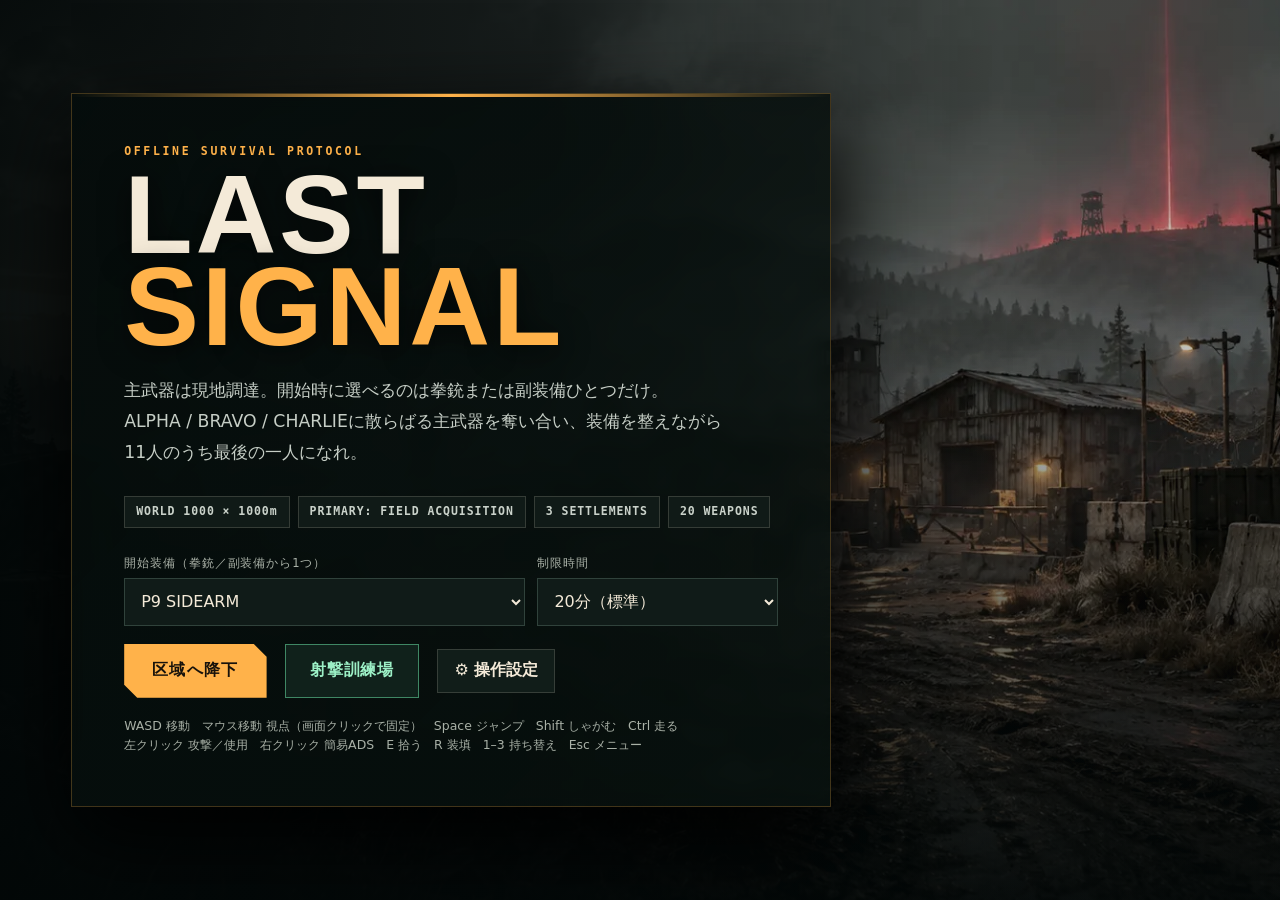
==== play/index.html @ e72e1aba "Initial release v1.8.4" ====
<!doctype html>
<html lang="ja">
<head>
<meta charset="utf-8">
<meta name="viewport" content="width=device-width,initial-scale=1,maximum-scale=1,user-scalable=no,viewport-fit=cover">
<meta name="theme-color" content="#0a100f">
<meta name="description" content="1000m四方の戦場で最後の一人を目指す、一人称視点サバイバルシューティング">
<title>LAST SIGNAL — COMPLETE EDITION</title>
<link rel="icon" type="image/svg+xml" href="data:image/svg+xml,%3Csvg xmlns='http://www.w3.org/2000/svg' viewBox='0 0 64 64'%3E%3Crect width='64' height='64' rx='12' fill='%230a100f'/%3E%3Ccircle cx='32' cy='32' r='17' fill='none' stroke='%23ffb24a' stroke-width='4'/%3E%3Cpath d='M32 8v16M32 40v16M8 32h16M40 32h16' stroke='%23f4ead8' stroke-width='4'/%3E%3Ccircle cx='32' cy='32' r='4' fill='%23ff5a47'/%3E%3C/svg%3E">
<link rel="stylesheet" href="../source/styles/game.css">
</head>
<body>
<div id="bootSplash"><div class="bootMark">LAST <span>SIGNAL</span></div><div class="bootLine"><i></i></div><div class="bootCopy">TACTICAL SYSTEMS ONLINE</div></div>
<canvas id="game" class="screen" aria-label="3Dゲーム画面"></canvas><div id="vignette"></div>
<section id="start" class="overlay">
  <div class="menu">
    <div class="eyebrow">OFFLINE SURVIVAL PROTOCOL</div>
    <h1 class="title">LAST <span>SIGNAL</span></h1>
    <p class="lead">主武器は現地調達。開始時に選べるのは拳銃または副装備ひとつだけ。ALPHA / BRAVO / CHARLIEに散らばる主武器を奪い合い、装備を整えながら11人のうち最後の一人になれ。</p>
    <div class="specs"><div class="spec">WORLD 1000 × 1000m</div><div class="spec">PRIMARY: FIELD ACQUISITION</div><div class="spec">3 SETTLEMENTS</div><div class="spec">20 WEAPONS</div></div>
    <div class="loadout">
      <div class="field"><label for="sidearmSelect">開始装備（拳銃／副装備から1つ）</label><select id="sidearmSelect"></select></div>
      <div class="field"><label for="durationSelect">制限時間</label><select id="durationSelect"><option value="1200">20分（標準）</option><option value="900">15分</option><option value="600">10分</option><option value="180">3分（動作確認）</option></select></div>
    </div>
    <div class="startRow"><button id="startBtn" class="primary">区域へ降下</button><button id="trainingBtn" class="rangeBtn">射撃訓練場</button><button id="openSettingsStart" class="inputSettingsBtn">⚙ 操作設定</button><div class="controlsNote desktopOnly">WASD 移動　マウス移動 視点（画面クリックで固定）　Space ジャンプ　Shift しゃがむ　Ctrl 走る<br>左クリック 攻撃／使用　右クリック 簡易ADS　E 拾う　R 装填　1–3 持ち替え　Esc メニュー</div></div>
  </div>
</section>
<main id="hud" class="hidden" aria-live="polite">
  <canvas id="orientationHud" aria-hidden="true"></canvas>
  <div id="pickupSprites" aria-hidden="true"></div>
  <div id="viewWeapon" aria-hidden="true"><img id="viewWeaponImage" class="viewWeaponImage" alt=""><img id="viewWeaponImageAds" class="viewWeaponImage" alt=""></div>
  <div class="topbar"><div class="cluster"><div class="hudbox"><div class="hudlabel">TIME</div><div id="time" class="hudvalue">20:00</div></div><div class="hudbox"><div class="hudlabel">SURVIVORS</div><div id="alive" class="hudvalue">11</div></div></div><div id="signalBox" class="hudbox"><div class="hudlabel">SIGNAL</div><div id="signal" class="hudvalue">HIDDEN</div></div></div>
  <div id="minimapWrap"><canvas id="minimap" width="300" height="300"></canvas><div class="mapLabel">TACTICAL MAP · ORANGE = SOUND</div><div id="mapCoords" class="mapCoords">X +000 · Z +000</div></div>
  <div id="feed"></div><div id="crosshair"></div><div id="prompt" class="hidden"></div><div id="borderWarning" class="hidden">WORLD BORDER</div>
  <div id="weaponHud"><div id="weaponName" class="weaponName"></div><div id="ammo" class="ammo"></div><div class="reloadbar"><i id="reloadFill"></i></div></div>
  <div id="health"><div class="healthText"><span>VITAL</span><span id="hpText">100</span></div><div class="healthRail"><div id="hpFill" class="healthFill"></div></div></div>
  <aside id="trainingPanel" class="trainingPanel hidden">
    <div class="trainingEyebrow">RANGE CONTROL</div>
    <select id="trainingWeaponSelect" aria-label="訓練用武器"></select>
    <div class="trainingButtons"><button id="trainingPrev" type="button">◀</button><button id="trainingNext" type="button">▶</button><button id="trainingReset" type="button">標的リセット</button></div>
    <div id="trainingStats" class="trainingStats">SHOTS 0 · HITS 0 · DOWN 0</div>
    <div id="trainingWeaponInfo" class="trainingWeaponInfo"></div>
    <div class="trainingHint desktopOnly">[ / ] 武器切替　T 標的リセット</div>
  </aside>
</main>
<div id="damageFlash"></div><div id="muzzle"></div><div id="scopeOverlay" class="hidden"><div class="scopeRing"></div></div>
<section id="arsenal" class="overlay hidden"><div class="panel"><div class="panelHead"><h2>武器データ / フィールドで入手</h2><button id="closeArsenal" class="closeBtn">閉じる [Tab]</button></div><div id="weaponGrid" class="weaponGrid"></div></div></section>
<section id="pause" class="overlay hidden"><div class="menu"><div class="eyebrow">TACTICAL PAUSE</div><h2 class="title">PAUSE</h2><div class="keyGuide desktopOnly"><span><b>W A S D</b>移動</span><span><b>マウス</b>視点移動</span><span><b>SPACE</b>ジャンプ</span><span><b>SHIFT</b>しゃがむ</span><span><b>CTRL</b>走る</span><span><b>左クリック</b>攻撃／使用</span><span><b>右クリック</b>簡易ADS</span><span><b>E / R</b>拾う／装填</span><span><b>1–3 / ホイール</b>持ち替え</span><span><b>ESC</b>メニュー</span></div><div class="pauseActions"><button id="resumeBtn" class="primary">戦闘へ戻る</button><button id="openSettingsPause" class="inputSettingsBtn">⚙ 操作設定</button><button id="retireBtn" class="dangerBtn">リタイア</button></div></div></section>
<section id="settings" class="overlay hidden"><div class="panel"><div class="panelHead"><h2>操作設定 / INPUT LAB</h2><button id="closeSettings" class="closeBtn">閉じる</button></div><div class="settingsGrid">
<div class="settingsField"><label for="lookModeSelect">視点入力方式</label><select id="lookModeSelect"><option value="auto">自動判定</option><option value="pointerlock">PCマウス / Pointer Lock</option><option value="pointerevents">Android外付けマウス / Pointer Events</option><option value="touch">タッチ操作</option></select><div id="resolvedModeText" class="settingsHint"></div></div>
<div class="settingsField"><label for="touchUiSelect">タッチ操作UI</label><select id="touchUiSelect"><option value="auto">自動</option><option value="show">常に表示</option><option value="hide">非表示</option></select><div class="settingsHint">タッチ対応端末でも、外付けマウス中心なら非表示にできます。</div></div>
<div class="settingsField"><label>タッチADS追尾補助</label><div class="settingsCheck"><input id="touchAdsTracking" type="checkbox"><label for="touchAdsTracking">ADS中にクロスヘア付近の敵を追尾する</label></div><div class="settingsHint">タッチ操作限定。試合中に一度でもマウス／キーボード入力を検出すると、その試合終了まで自動で無効になります。</div></div>
<div class="settingsField"><label for="sensX">左右感度 <span id="sensXValue" class="rangeValue"></span></label><input id="sensX" type="range" min="40" max="220" step="5"></div>
<div class="settingsField"><label for="sensY">上下感度 <span id="sensYValue" class="rangeValue"></span></label><input id="sensY" type="range" min="40" max="220" step="5"></div>
<div class="settingsField"><label>Androidマウス：端旋回</label><div class="settingsCheck"><input id="edgeAssist" type="checkbox"><label for="edgeAssist">左右端で旋回を継続する</label></div><div class="settingsHint">Pointer Events使用時のみ有効。カーソルが画面端に届いても、その方向へ旋回を続けます。</div></div>
<div class="settingsField"><label for="edgeStart">端旋回の開始位置 <span id="edgeStartValue" class="rangeValue"></span></label><input id="edgeStart" type="range" min="80" max="97" step="1"><div class="settingsHint">値が大きいほど、画面の端ぎりぎりでだけ作動します。</div></div>
<div class="settingsField"><label for="edgeSpeed">端旋回速度 <span id="edgeSpeedValue" class="rangeValue"></span></label><input id="edgeSpeed" type="range" min="50" max="180" step="5"></div>
<div class="settingsField"><label>上下反転</label><div class="settingsCheck"><input id="invertY" type="checkbox"><label for="invertY">Y軸を反転する</label></div></div>
<div class="settingsField"><label>フルスクリーン</label><div class="settingsCheck"><input id="fullscreenEnabled" type="checkbox"><label for="fullscreenEnabled">ゲーム開始時に要求する</label></div></div>
</div>
<div class="inputTest"><div class="eyebrow">LIVE INPUT TEST</div><div class="inputTestGrid"><div class="testCell"><b>DEVICE</b><span id="testDevice">-</span></div><div class="testCell"><b>EVENT</b><span id="testEvent">-</span></div><div class="testCell"><b>LOCK</b><span id="testLock">OFF</span></div><div class="testCell"><b>ΔX</b><span id="testDX">0</span></div><div class="testCell"><b>ΔY</b><span id="testDY">0</span></div><div class="testCell"><b>MODE</b><span id="testMode">AUTO</span></div><div class="testCell"><b>EDGE</b><span id="testEdge">OFF</span></div></div><div class="settingsHint">ここでマウスを左右・上下に動かしてください。Android外付けマウスでは DEVICE が mouse、ΔX / ΔY が変化すれば入力を拾えています。</div></div>
<div class="settingsActions"><button id="saveSettings" class="primary">設定を保存</button><button id="resetSettings" class="closeBtn">初期値へ戻す</button></div><div id="settingsStatus" class="settingsStatus"></div></div></section>
<section id="result" class="overlay hidden"><div class="menu"><div id="resultEyebrow" class="eyebrow"></div><h2 id="resultTitle" class="title"></h2><div id="resultRank" class="resultRank"></div><div id="resultSub" class="resultSub"></div><button id="restartBtn" class="primary">もう一度</button></div></section>
<div id="mobileControls"><div id="stick" class="stickZone"><div id="knob" class="stickKnob"></div></div><button id="touchFire" class="touchBtn fireBtn">USE</button><button id="touchJump" class="touchBtn jumpBtn">JUMP</button><button id="touchReload" class="touchBtn reloadBtn">RELOAD</button><button id="touchSwap" class="touchBtn swapBtn">SWAP</button><button id="touchScope" class="touchBtn scopeBtn">AIM</button><button id="touchAction" class="touchBtn actionBtn">ACTION</button><button id="touchMenu" class="touchBtn menuBtn">MENU</button></div>
<script src="../source/scripts/config.js"></script>
<script src="../source/scripts/data.js"></script>
<script src="../source/scripts/audio.js"></script>
<script src="../source/scripts/learning.js"></script>
<script src="../source/scripts/game.js"></script>
</body></html>
---- source/styles/game.css ----
:root{--ink:#f4ead8;--muted:#a9b1a7;--amber:#ffb24a;--red:#ff5a47;--green:#61d19a;--panel:rgba(8,15,14,.86);--line:rgba(244,234,216,.16)}
*{box-sizing:border-box}html,body{margin:0;width:100%;height:100%;overflow:hidden;background:#07100f;color:var(--ink);font-family:system-ui,-apple-system,"Noto Sans JP",sans-serif;touch-action:none;-webkit-user-select:none;user-select:none}
button,select,input{font:inherit}button{color:inherit}.screen{position:fixed;inset:0}
#game{width:100%;height:100%;display:block;background:linear-gradient(#71817a 0 52%,#34413b 52%);cursor:none;z-index:0}#orientationHud{position:absolute;inset:0;width:100%;height:100%;pointer-events:none;z-index:0}
#vignette{position:fixed;inset:0;z-index:3;pointer-events:none;background:radial-gradient(circle,transparent 48%,rgba(0,0,0,.55) 110%)}
.overlay{position:fixed;inset:0;z-index:20;display:grid;place-items:center;padding:20px;background:radial-gradient(circle at 50% 35%,rgba(41,63,55,.82),rgba(4,9,9,.97) 72%);overflow:auto}
.hidden{display:none!important}.menu{width:min(920px,100%);border:1px solid var(--line);background:rgba(7,14,13,.88);box-shadow:0 30px 80px #000;padding:clamp(22px,5vw,52px);position:relative;overflow:hidden}
.menu:before{content:"";position:absolute;inset:0 0 auto;height:3px;background:linear-gradient(90deg,transparent,var(--amber),transparent)}
.eyebrow{font:700 .72rem/1 monospace;letter-spacing:.23em;color:var(--amber);margin-bottom:12px}.title{font:900 clamp(2.9rem,10vw,7rem)/.82 Impact,Haettenschweiler,"Arial Narrow Bold",sans-serif;letter-spacing:.025em;margin:0}.title span{color:var(--amber)}
.lead{max-width:600px;color:#c6cec6;font-size:clamp(.92rem,2.3vw,1.08rem);line-height:1.8;margin:22px 0 28px}
.specs{display:flex;flex-wrap:wrap;gap:8px;margin-bottom:28px}.spec{font:700 .72rem/1 monospace;letter-spacing:.08em;border:1px solid var(--line);padding:9px 11px;color:#cad2ca;background:#101a17}
.loadout{display:grid;grid-template-columns:1.25fr .75fr;gap:12px;margin-bottom:18px}.field label{display:block;font-size:.72rem;color:var(--muted);margin:0 0 7px;letter-spacing:.08em}.field select{width:100%;height:48px;color:var(--ink);background:#101b18;border:1px solid #30423b;border-radius:0;padding:0 12px;outline:none}.field select:focus{border-color:var(--amber)}
.startRow{display:flex;align-items:center;gap:18px;flex-wrap:wrap}.primary{height:54px;border:0;background:var(--amber);color:#17120b;font-weight:900;padding:0 28px;letter-spacing:.08em;cursor:pointer}.primary:active{transform:translateY(1px)}.controlsNote{font-size:.78rem;color:var(--muted);line-height:1.55}
#hud{position:fixed;inset:0;z-index:5;pointer-events:none;padding:calc(env(safe-area-inset-top) + 12px) calc(env(safe-area-inset-right) + 14px) calc(env(safe-area-inset-bottom) + 14px) calc(env(safe-area-inset-left) + 14px)}
.topbar{display:flex;justify-content:space-between;align-items:flex-start}.cluster{display:flex;gap:8px}.hudbox{background:var(--panel);border-top:2px solid var(--amber);padding:8px 12px;min-width:88px;box-shadow:0 8px 24px rgba(0,0,0,.25)}.hudlabel{font:700 .62rem/1 monospace;letter-spacing:.12em;color:var(--muted);margin-bottom:4px}.hudvalue{font:800 1.15rem/1.1 monospace}.danger{color:var(--red)!important}.signal{color:var(--amber)!important}
#minimapWrap{position:absolute;right:calc(env(safe-area-inset-right) + 14px);top:calc(env(safe-area-inset-top) + 86px);width:min(164px,35vw);aspect-ratio:1;border:1px solid var(--line);background:rgba(5,10,10,.8);padding:5px;overflow:hidden}#minimap{display:block;width:100%;height:100%}.mapLabel{position:absolute;left:9px;top:8px;font:700 .55rem monospace;color:#cbd4cc;letter-spacing:.1em}.mapCoords{position:absolute;left:8px;right:8px;bottom:7px;padding:3px 2px;background:rgba(4,9,8,.72);font:700 .48rem/1 monospace;color:#ffcf89;text-align:center;white-space:nowrap}
#weaponHud{position:absolute;left:50%;bottom:calc(env(safe-area-inset-bottom) + 16px);transform:translateX(-50%);text-align:center;min-width:280px}.weaponName{font:800 .88rem/1 monospace;letter-spacing:.1em;text-shadow:0 2px 6px #000}.ammo{font:900 clamp(1.5rem,5vw,2.5rem)/1 monospace;margin-top:5px;text-shadow:0 3px 8px #000}.ammo small{font-size:.48em;color:var(--muted)}.reloadbar{height:3px;background:rgba(255,255,255,.15);margin:7px auto 0;width:190px}.reloadbar i{display:block;height:100%;width:0;background:var(--amber)}
#health{position:absolute;left:calc(env(safe-area-inset-left) + 14px);bottom:calc(env(safe-area-inset-bottom) + 17px);width:min(260px,38vw)}.healthText{display:flex;justify-content:space-between;font:800 .7rem monospace;margin-bottom:6px}.healthRail{height:8px;background:rgba(255,255,255,.13)}.healthFill{height:100%;background:var(--green);width:100%;transition:width .15s}
#crosshair{position:absolute;left:50%;top:50%;width:28px;height:28px;transform:translate(-50%,-50%);transition:transform .05s,opacity .12s}#crosshair.aiming{opacity:.86}#crosshair:before,#crosshair:after{content:"";position:absolute;background:rgba(255,245,226,.9);box-shadow:0 0 4px #000}#crosshair:before{left:13px;top:3px;width:2px;height:22px}#crosshair:after{left:3px;top:13px;width:22px;height:2px}#crosshair.hit:before,#crosshair.hit:after{background:var(--red);transform:rotate(45deg)}
#feed{position:absolute;left:calc(env(safe-area-inset-left) + 14px);top:calc(env(safe-area-inset-top) + 83px);display:flex;flex-direction:column;gap:5px;max-width:min(360px,65vw)}.feedItem{background:rgba(5,9,8,.72);border-left:2px solid var(--amber);padding:7px 10px;font-size:.73rem;animation:feedin .2s ease}@keyframes feedin{from{opacity:0;transform:translateX(-8px)}}
#prompt{position:absolute;left:50%;bottom:27%;transform:translateX(-50%);background:rgba(5,9,8,.82);border:1px solid var(--line);padding:9px 13px;font-size:.77rem;letter-spacing:.05em}
#damageFlash{position:fixed;inset:0;z-index:8;pointer-events:none;background:radial-gradient(circle,transparent 38%,rgba(218,34,28,.76));opacity:0;transition:opacity .22s}
#muzzle{position:fixed;left:50%;bottom:10%;width:120px;height:120px;transform:translateX(-50%);pointer-events:none;opacity:0;background:radial-gradient(circle,#fff 0,#ffbf4b 8%,rgba(255,94,23,.6) 22%,transparent 62%)}
#scopeOverlay{position:fixed;inset:0;z-index:7;pointer-events:none;background:radial-gradient(circle at center,transparent 0 32vmin,rgba(2,5,5,.96) 32.5vmin);border:0}#scopeOverlay:before,#scopeOverlay:after{content:"";position:absolute;left:50%;top:50%;background:rgba(255,255,255,.55);transform:translate(-50%,-50%)}#scopeOverlay:before{width:64vmin;height:1px}#scopeOverlay:after{width:1px;height:64vmin}.scopeRing{position:absolute;left:50%;top:50%;width:64vmin;height:64vmin;border:2px solid rgba(255,255,255,.38);border-radius:50%;transform:translate(-50%,-50%);box-shadow:inset 0 0 45px rgba(0,0,0,.45)}
#borderWarning{position:absolute;left:50%;top:18%;transform:translateX(-50%);color:#ff7061;font:900 .82rem monospace;letter-spacing:.12em;text-shadow:0 2px 8px #000}
.panel{width:min(980px,100%);max-height:90vh;overflow:auto;background:#08110f;border:1px solid var(--line);padding:24px}.panelHead{display:flex;align-items:center;justify-content:space-between;gap:14px;margin-bottom:18px}.panel h2{margin:0;font-size:1.25rem;letter-spacing:.08em}.closeBtn{border:1px solid var(--line);background:#111d19;padding:8px 12px;cursor:pointer}.weaponGrid{display:grid;grid-template-columns:repeat(auto-fill,minmax(210px,1fr));gap:8px}.weaponCard{border:1px solid var(--line);background:#0f1916;padding:12px;cursor:pointer}.weaponCard:hover,.weaponCard.active{border-color:var(--amber);background:#17221e}.weaponCard h3{font-size:.86rem;margin:0 0 8px}.stats{display:grid;grid-template-columns:1fr 1fr;gap:5px;font:700 .65rem monospace;color:var(--muted)}.stats b{color:var(--ink)}
.resultRank{font:900 clamp(4rem,20vw,10rem)/.8 Impact,sans-serif;color:var(--amber);margin:20px 0}.resultSub{color:var(--muted);margin-bottom:25px}.pauseActions{display:flex;gap:10px;flex-wrap:wrap;margin-top:24px}.dangerBtn{height:54px;border:1px solid rgba(255,90,71,.6);background:#321815;color:#ff9b8f;font-weight:900;padding:0 24px;cursor:pointer}.keyGuide{display:grid;grid-template-columns:repeat(2,minmax(0,1fr));gap:8px 18px;margin-top:22px;color:var(--muted);font-size:.78rem}.keyGuide b{display:inline-block;min-width:94px;color:var(--ink);font:800 .72rem monospace}
#mobileControls.gameOn{display:block}#mobileControls{display:none;position:fixed;inset:0;z-index:10;pointer-events:none}.stickZone{position:absolute;left:18px;bottom:20px;width:132px;height:132px;border:1px solid rgba(255,255,255,.18);border-radius:50%;background:rgba(0,0,0,.18);pointer-events:auto;touch-action:none;-webkit-user-select:none;user-select:none}.stickKnob{position:absolute;left:43px;top:43px;width:46px;height:46px;border-radius:50%;background:rgba(255,178,74,.55);pointer-events:none}.touchBtn{position:absolute;border:1px solid rgba(255,255,255,.22);background:rgba(8,15,14,.62);color:#fff;border-radius:50%;font-weight:900;pointer-events:auto;touch-action:none;-webkit-user-select:none;user-select:none;-webkit-tap-highlight-color:transparent}.fireBtn{right:24px;bottom:28px;width:88px;height:88px;border-color:rgba(255,90,71,.6)}.jumpBtn{right:122px;bottom:40px;width:58px;height:58px;font-size:.62rem}.reloadBtn{right:116px;bottom:118px;width:58px;height:58px;font-size:.66rem}.swapBtn{right:30px;bottom:130px;width:66px;height:66px;font-size:.66rem}.scopeBtn{right:28px;bottom:212px;width:58px;height:58px;font-size:.56rem}.scopeBtn.active{border-color:var(--amber);color:var(--amber)}.menuBtn{left:50%;top:calc(env(safe-area-inset-top) + 12px);transform:translateX(-50%);width:56px;height:38px;border-radius:7px;font-size:.58rem}.actionBtn{left:50%;bottom:calc(env(safe-area-inset-bottom) + 34px);transform:translateX(-50%);min-width:108px;height:46px;border-radius:12px;padding:0 16px;font-size:.72rem;letter-spacing:.08em;border-color:rgba(255,178,74,.68);background:rgba(15,24,20,.82);display:none}.actionBtn.show{display:block}

.inputSettingsBtn{height:44px;border:1px solid var(--line);background:#111d19;color:var(--ink);font-weight:800;padding:0 16px;cursor:pointer}.inputSettingsBtn:hover{border-color:var(--amber)}
.settingsGrid{display:grid;grid-template-columns:repeat(2,minmax(0,1fr));gap:14px}.settingsField{border:1px solid var(--line);background:#0f1916;padding:12px}.settingsField label{display:block;font-size:.7rem;color:var(--muted);margin-bottom:8px;letter-spacing:.06em}.settingsField select,.settingsField input[type=range]{width:100%}.settingsField select{height:42px;background:#101b18;color:var(--ink);border:1px solid #30423b;padding:0 10px}.settingsCheck{display:flex;align-items:center;gap:9px;min-height:42px}.settingsHint{font-size:.73rem;color:var(--muted);line-height:1.6;margin-top:12px}.inputTest{margin-top:16px;border:1px solid var(--line);background:#09110f;padding:14px}.inputTestGrid{display:grid;grid-template-columns:repeat(3,minmax(0,1fr));gap:8px}.testCell{background:#111a17;padding:9px;border-top:2px solid #34483f}.testCell b{display:block;font:800 .72rem monospace;color:var(--amber);margin-bottom:5px}.testCell span{font:700 .78rem monospace}.settingsActions{display:flex;gap:10px;flex-wrap:wrap;margin-top:18px}.settingsStatus{font-size:.72rem;color:#9fd8bd;margin-top:10px}.rangeValue{float:right;color:var(--ink);font:700 .7rem monospace}@media(max-width:700px){.settingsGrid{grid-template-columns:1fr}.inputTestGrid{grid-template-columns:1fr 1fr}}
@media(pointer:coarse),(max-width:700px){#mobileControls.gameOn{display:block}.loadout{grid-template-columns:1fr}.menu{padding:24px}.title{font-size:clamp(3rem,18vw,5.6rem)}#weaponHud{bottom:calc(env(safe-area-inset-bottom) + 126px)}#health{bottom:calc(env(safe-area-inset-bottom) + 155px);width:135px}#minimapWrap{width:132px}.desktopOnly{display:none}.hudbox{min-width:72px;padding:7px 9px}.hudvalue{font-size:.95rem}.actionBtn{bottom:calc(env(safe-area-inset-bottom) + 114px)}#prompt{left:calc(env(safe-area-inset-left) + 14px);right:calc(env(safe-area-inset-right) + 150px);top:calc(env(safe-area-inset-top) + 148px);bottom:auto;transform:none;font-size:.72rem;line-height:1.45;padding:8px 10px;white-space:normal;max-width:none;min-height:0}}

/* Visual pass: cinematic low-poly survival presentation */
body:after{content:"";position:fixed;inset:0;z-index:4;pointer-events:none;opacity:.07;background:repeating-linear-gradient(0deg,transparent 0 3px,rgba(255,255,255,.12) 4px);mix-blend-mode:overlay}
#game{filter:saturate(.82) contrast(1.08);image-rendering:auto}
#start{isolation:isolate;background:#07100f}
#start:before{content:"";position:absolute;inset:0;z-index:-2;background:url('../assets/title-background.webp') center/cover no-repeat;filter:saturate(.72) contrast(1.08)}
#start:after{content:"";position:absolute;inset:0;z-index:-1;background:linear-gradient(90deg,rgba(3,8,8,.96) 0%,rgba(3,8,8,.78) 43%,rgba(3,8,8,.22) 78%),linear-gradient(0deg,rgba(3,8,8,.88),transparent 65%)}
#start .menu{margin-right:auto;margin-left:max(0px,4vw);max-width:760px;background:linear-gradient(135deg,rgba(5,12,11,.94),rgba(8,18,15,.76));backdrop-filter:blur(8px);border-color:rgba(255,178,74,.24)}
.title{text-shadow:0 4px 30px rgba(0,0,0,.7)}
.primary{clip-path:polygon(0 0,calc(100% - 13px) 0,100% 13px,100% 100%,13px 100%,0 calc(100% - 13px));box-shadow:0 8px 26px rgba(255,178,74,.16)}
.hudbox,#minimapWrap,#weaponHud .reloadbar,#prompt{backdrop-filter:blur(5px)}
.hudbox{background:linear-gradient(135deg,rgba(8,15,14,.9),rgba(17,28,24,.72));border-right:1px solid rgba(255,255,255,.06)}
#minimapWrap{box-shadow:0 12px 36px rgba(0,0,0,.34),inset 0 0 30px rgba(97,209,154,.04);border-top:2px solid var(--amber)}
#crosshair:before,#crosshair:after{clip-path:polygon(0 0,100% 0,100% 38%,62% 38%,62% 100%,38% 100%,38% 38%,0 38%)}
#health .healthRail{box-shadow:0 0 0 1px rgba(255,255,255,.08),0 8px 22px rgba(0,0,0,.3)}
.healthFill{background:linear-gradient(90deg,#3ba671,#70e0a8);box-shadow:0 0 12px rgba(97,209,154,.32)}
#weaponHud{padding:10px 20px;background:linear-gradient(90deg,transparent,rgba(5,10,9,.5),transparent)}
#muzzle{mix-blend-mode:screen;filter:blur(1px)}
#damageFlash{mix-blend-mode:screen}
.weaponCard{position:relative;overflow:hidden;transition:border-color .16s,transform .16s,background .16s}.weaponCard:before{content:"";position:absolute;inset:0 auto 0 0;width:3px;background:currentColor;opacity:.45}.weaponCard:hover{transform:translateY(-2px)}

#bootSplash{position:fixed;inset:0;z-index:1000;display:grid;place-content:center;gap:18px;background:#050b0a;transition:opacity .45s ease;pointer-events:none}
#bootSplash.ready{opacity:0}
.bootMark{font:900 clamp(2.8rem,11vw,7rem)/.8 Impact,Haettenschweiler,"Arial Narrow Bold",sans-serif;letter-spacing:.03em}.bootMark span{color:var(--amber)}
.bootLine{height:2px;background:#18231f;overflow:hidden}.bootLine i{display:block;height:100%;width:45%;background:var(--amber);animation:bootScan .75s ease-in-out both}
.bootCopy{text-align:center;color:var(--muted);font:700 .62rem/1 monospace;letter-spacing:.25em}
@keyframes bootScan{from{transform:translateX(-120%)}to{transform:translateX(225%)}}
@media(max-width:700px){#start:after{background:linear-gradient(0deg,rgba(3,8,8,.96) 0%,rgba(3,8,8,.7) 72%,rgba(3,8,8,.35))}#start .menu{margin:auto;background:rgba(5,12,11,.87)}body:after{opacity:.045}}
@media(prefers-reduced-motion:reduce){*{animation-duration:.01ms!important;transition-duration:.01ms!important}}

/* Touch HUD safe zones: keep the sight line and tactical map unobstructed. */
@media(pointer:coarse),(max-width:700px){
 #weaponHud{bottom:calc(env(safe-area-inset-bottom) + 5px);min-width:230px;padding:5px 12px}
 #weaponHud .weaponName{font-size:.7rem}
 #weaponHud .ammo{font-size:1.35rem;margin-top:3px}
 #weaponHud.utilityHud .ammo{font-size:1rem;letter-spacing:.12em}
 #weaponHud .reloadbar{width:145px;margin-top:5px}
 .actionBtn{bottom:calc(env(safe-area-inset-bottom) + 68px);min-width:132px;max-width:270px;height:42px;padding:0 14px;white-space:nowrap;overflow:hidden;text-overflow:ellipsis}
}

/* Phones report a very short CSS viewport in landscape. Build a compact
   two-row control deck below the map instead of stacking controls upward. */
@media (pointer:coarse) and (max-height:500px), (max-width:700px) and (max-height:500px){
 #minimapWrap{top:calc(env(safe-area-inset-top) + 72px);width:116px}
 .stickZone{left:14px;bottom:12px;width:114px;height:114px}
 .stickKnob{left:34px;top:34px}
 #health{bottom:calc(env(safe-area-inset-bottom) + 132px);width:120px}
 .fireBtn{right:14px;bottom:12px;width:74px;height:74px}
 .jumpBtn{right:96px;bottom:18px;width:50px;height:50px}
 .reloadBtn{right:84px;bottom:84px;width:50px;height:50px;font-size:.58rem}
 .swapBtn{right:18px;bottom:90px;width:54px;height:54px;font-size:.58rem}
 .scopeBtn{right:146px;bottom:86px;width:50px;height:50px;font-size:.52rem}
 .menuBtn{top:calc(env(safe-area-inset-top) + 8px);height:34px}
 .actionBtn{bottom:calc(env(safe-area-inset-bottom) + 66px);height:40px;font-size:.64rem}
 #weaponHud{bottom:calc(env(safe-area-inset-bottom) + 3px);padding:3px 10px}
 #weaponHud .weaponName{font-size:.62rem}
 #weaponHud .ammo{font-size:1.15rem}
 #weaponHud.utilityHud .ammo{font-size:.86rem}
 #weaponHud .reloadbar{width:130px;margin-top:3px}
}

/* 2.5D weapon sprites: fixed view model, world pickups, and arsenal previews */
#viewWeapon{position:absolute;inset:0;z-index:1;overflow:hidden;pointer-events:none;opacity:1;transition:opacity .1s ease}#viewWeapon.aiming .viewWeaponImage{filter:drop-shadow(0 20px 20px rgba(0,0,0,.62)) drop-shadow(0 2px 3px rgba(255,226,181,.16))}
#viewWeapon.scoped,#viewWeapon.empty{opacity:0}
.viewWeaponImage{position:absolute;right:0;bottom:-1.2vh;width:min(44vw,570px);max-height:53vh;height:auto;object-fit:contain;transform-origin:78% 82%;will-change:transform,opacity;filter:drop-shadow(0 18px 18px rgba(0,0,0,.58)) drop-shadow(0 2px 2px rgba(255,226,181,.12));user-select:none;-webkit-user-drag:none;transition:opacity .08s linear,filter .12s ease}
#viewWeaponImageAds{display:none;right:clamp(88px,14vw,212px);bottom:1.4vh;width:min(30vw,430px);max-height:44vh;transform-origin:50% 94%;opacity:0}
#viewWeapon.has-ads #viewWeaponImageAds{display:block}
#viewWeapon[data-family="sniper"] .viewWeaponImage{width:min(40vw,540px);max-height:50vh;right:1.2vw;bottom:-.6vh}
#viewWeapon[data-family="pistol"] .viewWeaponImage,#viewWeapon[data-family="revolver"] .viewWeaponImage,#viewWeapon[data-family="machinepistol"] .viewWeaponImage{width:min(31vw,390px);right:2vw;bottom:-.4vh}
#viewWeapon[data-family="pistol"] #viewWeaponImageAds,#viewWeapon[data-family="revolver"] #viewWeaponImageAds,#viewWeapon[data-family="machinepistol"] #viewWeaponImageAds{width:min(20vw,248px);max-height:29vh;right:clamp(110px,18vw,252px);bottom:2.1vh}
#viewWeapon[data-family="smg"] #viewWeaponImageAds{width:min(24vw,320px);max-height:35vh;right:clamp(102px,16vw,240px);bottom:1.9vh}
#viewWeapon[data-family="rifle"] #viewWeaponImageAds{width:min(29vw,410px);max-height:42vh;right:clamp(92px,15vw,218px);bottom:1.6vh}
#viewWeapon[data-family="dmr"] #viewWeaponImageAds,#viewWeapon[data-family="rail"] #viewWeaponImageAds{width:min(28vw,390px);max-height:40vh;right:clamp(86px,14vw,204px);bottom:1.5vh}
#viewWeapon[data-family="shotgun"] #viewWeaponImageAds{width:min(31vw,425px);max-height:44vh;right:clamp(84px,13vw,195px);bottom:1.3vh}
#viewWeapon[data-family="lmg"] #viewWeaponImageAds{width:min(30vw,410px);max-height:42vh;right:clamp(82px,12vw,190px);bottom:1.1vh}
#viewWeapon[data-family="crossbow"] #viewWeaponImageAds{width:min(37vw,560px);max-height:47vh;right:clamp(38px,7vw,112px);bottom:1.6vh}
#viewWeapon[data-family="flame"] #viewWeaponImageAds{width:min(27vw,360px);max-height:38vh;right:clamp(98px,16vw,236px);bottom:1.9vh}
#viewWeapon[data-family="knife"] .viewWeaponImage{width:min(35vw,460px);right:3vw;bottom:-1vh}
#viewWeapon[data-family="mine"] .viewWeaponImage,#viewWeapon[data-family="wire"] .viewWeaponImage,#viewWeapon[data-family="bear"] .viewWeaponImage{width:min(37vw,480px);right:3vw}

#pickupSprites{position:absolute;inset:0;z-index:0;overflow:hidden;pointer-events:none}
.pickupSprite{position:absolute;left:0;top:0;display:none;place-items:center;transform:translate(-50%,-50%);will-change:transform,opacity;filter:drop-shadow(0 8px 8px rgba(0,0,0,.74));opacity:.94}
.pickupSprite.visible{display:grid}
.pickupSprite img{display:block;width:100%;height:100%;object-fit:contain;user-select:none;-webkit-user-drag:none}
.pickupSprite.near:after{content:attr(data-label);position:absolute;left:50%;top:calc(100% - 4px);transform:translateX(-50%);padding:3px 6px;background:rgba(5,10,9,.82);border-left:2px solid var(--amber);color:#ffe0a8;font:800 .52rem/1 monospace;letter-spacing:.04em;white-space:nowrap;text-shadow:0 1px 2px #000}

.arsenalWeapon{display:block;width:100%;height:92px;object-fit:contain;margin:-4px 0 6px;filter:drop-shadow(0 8px 7px rgba(0,0,0,.55));background:radial-gradient(ellipse,rgba(255,178,74,.08),transparent 68%)}
.weaponCard{min-height:205px}.weaponCard h3{border-top:1px solid rgba(255,255,255,.06);padding-top:8px}
.topbar,#minimapWrap,#weaponHud,#health,#crosshair,#feed,#prompt,#borderWarning{z-index:5}.topbar{position:relative}

@media(max-width:700px){.viewWeaponImage{width:min(52vw,460px);max-height:47vh;right:0;bottom:7.6vh}#viewWeaponImageAds{width:min(33vw,255px);max-height:29vh;right:24vw;bottom:9.2vh}#viewWeapon[data-family="sniper"] .viewWeaponImage{width:min(37vw,320px);max-height:40vh;right:1vw;bottom:7.8vh}#viewWeapon[data-family="pistol"] .viewWeaponImage,#viewWeapon[data-family="revolver"] .viewWeaponImage,#viewWeapon[data-family="machinepistol"] .viewWeaponImage{width:min(40vw,340px);right:1vw;bottom:8.2vh}#viewWeapon[data-family="pistol"] #viewWeaponImageAds,#viewWeapon[data-family="revolver"] #viewWeaponImageAds,#viewWeapon[data-family="machinepistol"] #viewWeaponImageAds{width:min(24vw,185px);max-height:22vh;right:26vw;bottom:10.2vh}#viewWeapon[data-family="smg"] #viewWeaponImageAds{width:min(28vw,220px);max-height:25vh;right:24vw;bottom:9.8vh}#viewWeapon[data-family="rifle"] #viewWeaponImageAds,#viewWeapon[data-family="dmr"] #viewWeaponImageAds,#viewWeapon[data-family="rail"] #viewWeaponImageAds{width:min(32vw,260px);max-height:28vh;right:22vw;bottom:9.6vh}#viewWeapon[data-family="shotgun"] #viewWeaponImageAds{width:min(33vw,270px);max-height:29vh;right:21vw;bottom:9.4vh}#viewWeapon[data-family="lmg"] #viewWeaponImageAds{width:min(32vw,255px);max-height:28vh;right:21vw;bottom:9.2vh}#viewWeapon[data-family="crossbow"] #viewWeaponImageAds{width:min(41vw,330px);max-height:33vh;right:13vw;bottom:9.4vh}#viewWeapon[data-family="flame"] #viewWeaponImageAds{width:min(30vw,230px);max-height:25vh;right:24vw;bottom:10vh}#viewWeapon[data-family="knife"] .viewWeaponImage{width:min(46vw,400px);bottom:8vh}.arsenalWeapon{height:78px}}

/* v1.5.0 — shooting range controls */
.rangeBtn{height:54px;border:1px solid rgba(97,209,154,.58);background:#10211b;color:#9cf0c6;font-weight:900;padding:0 24px;letter-spacing:.06em;cursor:pointer}.rangeBtn:hover{border-color:#9cf0c6;background:#173126}.rangeBtn:active{transform:translateY(1px)}
.trainingPanel{position:absolute;right:calc(env(safe-area-inset-right) + 14px);top:calc(env(safe-area-inset-top) + 86px);width:min(280px,42vw);padding:12px;background:rgba(6,13,11,.9);border:1px solid var(--line);border-top:2px solid var(--green);box-shadow:0 12px 36px rgba(0,0,0,.32);backdrop-filter:blur(5px);pointer-events:auto;z-index:6}
.trainingEyebrow{font:800 .6rem/1 monospace;letter-spacing:.16em;color:#8fe3b8;margin-bottom:8px}.trainingPanel select{width:100%;height:38px;background:#101b18;color:var(--ink);border:1px solid #30423b;padding:0 8px;outline:none}.trainingPanel select:focus{border-color:var(--green)}
.trainingButtons{display:grid;grid-template-columns:42px 42px 1fr;gap:6px;margin-top:7px}.trainingButtons button{height:34px;border:1px solid var(--line);background:#14211d;color:var(--ink);font:800 .66rem monospace;cursor:pointer}.trainingButtons button:hover{border-color:var(--green)}
.trainingStats{margin-top:9px;padding-top:8px;border-top:1px solid var(--line);font:800 .66rem/1.4 monospace;color:#d7e4db}.trainingWeaponInfo{margin-top:5px;font:700 .62rem/1.45 monospace;color:var(--muted)}.trainingHint{margin-top:7px;font:700 .58rem/1.4 monospace;color:#8ca095}
@media(max-width:700px){.trainingPanel{top:calc(env(safe-area-inset-top) + 72px);right:calc(env(safe-area-inset-right) + 10px);width:min(230px,58vw);padding:9px}.trainingPanel select{height:34px}.trainingButtons{grid-template-columns:38px 38px 1fr}.trainingButtons button{height:31px;font-size:.58rem}.trainingStats{font-size:.58rem}.trainingWeaponInfo{font-size:.55rem}}

/* v1.6.0 — simplified ADS */
/* v1.6.13 — ADS cleanup: single high-quality view sprite */
#crosshair.aiming:before,#crosshair.aiming:after{box-shadow:0 0 5px rgba(0,0,0,.9)}
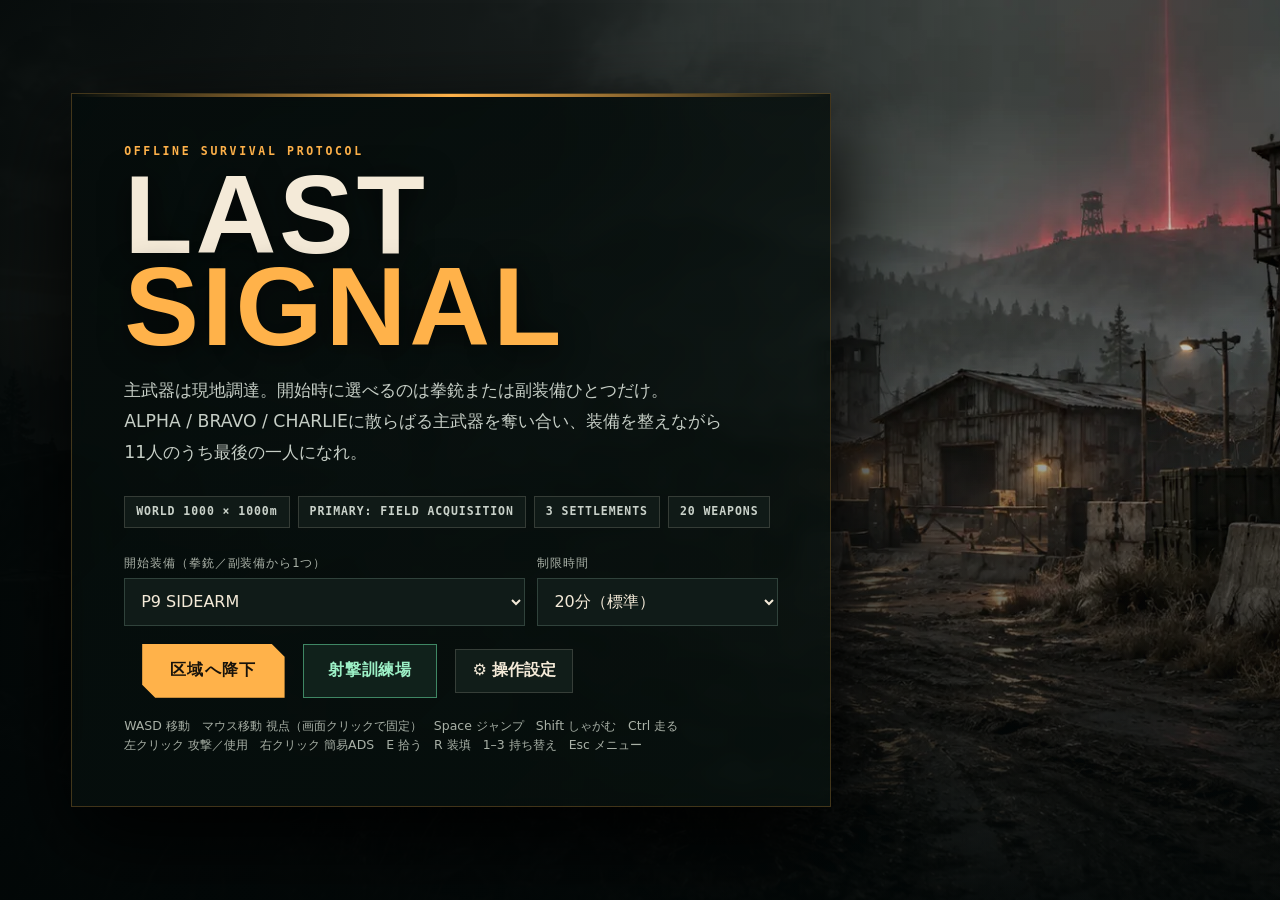
==== commit 871f37ad: "Update LAST SIGNAL to v2.7.2" ====
--- a/play/index.html
+++ b/play/index.html
@@ -22,7 +22,8 @@
       <div class="field"><label for="sidearmSelect">開始装備（拳銃／副装備から1つ）</label><select id="sidearmSelect"></select></div>
       <div class="field"><label for="durationSelect">制限時間</label><select id="durationSelect"><option value="1200">20分（標準）</option><option value="900">15分</option><option value="600">10分</option><option value="180">3分（動作確認）</option></select></div>
     </div>
-    <div class="startRow"><button id="startBtn" class="primary">区域へ降下</button><button id="trainingBtn" class="rangeBtn">射撃訓練場</button><button id="openSettingsStart" class="inputSettingsBtn">⚙ 操作設定</button><div class="controlsNote desktopOnly">WASD 移動　マウス移動 視点（画面クリックで固定）　Space ジャンプ　Shift しゃがむ　Ctrl 走る<br>左クリック 攻撃／使用　右クリック 簡易ADS　E 拾う　R 装填　1–3 持ち替え　Esc メニュー</div></div>
+    <div class="startRow"><small id="sharedLearningStatus" aria-live="polite"></small><button id="startBtn" class="primary">区域へ降下</button><button id="trainingBtn" class="rangeBtn">射撃訓練場</button><button id="openSettingsStart" class="inputSettingsBtn">⚙ 操作設定</button><div class="controlsNote desktopOnly">WASD 移動　マウス移動 視点（画面クリックで固定）　Space ジャンプ　Shift しゃがむ　Ctrl 走る<br>左クリック 攻撃／使用　右クリック 簡易ADS　E 拾う　R 装填　1–3 持ち替え　Esc メニュー</div></div>
+    
   </div>
 </section>
 <main id="hud" class="hidden" aria-live="polite">
@@ -30,7 +31,7 @@
   <div id="pickupSprites" aria-hidden="true"></div>
   <div id="viewWeapon" aria-hidden="true"><img id="viewWeaponImage" class="viewWeaponImage" alt=""><img id="viewWeaponImageAds" class="viewWeaponImage" alt=""></div>
   <div class="topbar"><div class="cluster"><div class="hudbox"><div class="hudlabel">TIME</div><div id="time" class="hudvalue">20:00</div></div><div class="hudbox"><div class="hudlabel">SURVIVORS</div><div id="alive" class="hudvalue">11</div></div></div><div id="signalBox" class="hudbox"><div class="hudlabel">SIGNAL</div><div id="signal" class="hudvalue">HIDDEN</div></div></div>
-  <div id="minimapWrap"><canvas id="minimap" width="300" height="300"></canvas><div class="mapLabel">TACTICAL MAP · ORANGE = SOUND</div><div id="mapCoords" class="mapCoords">X +000 · Z +000</div></div>
+  <div id="minimapWrap"><canvas id="minimap" width="300" height="300"></canvas><div class="mapLabel">TACTICAL MAP</div><div id="mapCoords" class="mapCoords">X +000 · Z +000</div></div>
   <div id="feed"></div><div id="crosshair"></div><div id="prompt" class="hidden"></div><div id="borderWarning" class="hidden">WORLD BORDER</div>
   <div id="weaponHud"><div id="weaponName" class="weaponName"></div><div id="ammo" class="ammo"></div><div class="reloadbar"><i id="reloadFill"></i></div></div>
   <div id="health"><div class="healthText"><span>VITAL</span><span id="hpText">100</span></div><div class="healthRail"><div id="hpFill" class="healthFill"></div></div></div>
@@ -43,6 +44,7 @@
     <div class="trainingHint desktopOnly">[ / ] 武器切替　T 標的リセット</div>
   </aside>
 </main>
+<div id="gunshotEdgeLeft" class="gunshotEdge" aria-hidden="true"></div><div id="gunshotEdgeRight" class="gunshotEdge" aria-hidden="true"></div>
 <div id="damageFlash"></div><div id="muzzle"></div><div id="scopeOverlay" class="hidden"><div class="scopeRing"></div></div>
 <section id="arsenal" class="overlay hidden"><div class="panel"><div class="panelHead"><h2>武器データ / フィールドで入手</h2><button id="closeArsenal" class="closeBtn">閉じる [Tab]</button></div><div id="weaponGrid" class="weaponGrid"></div></div></section>
 <section id="pause" class="overlay hidden"><div class="menu"><div class="eyebrow">TACTICAL PAUSE</div><h2 class="title">PAUSE</h2><div class="keyGuide desktopOnly"><span><b>W A S D</b>移動</span><span><b>マウス</b>視点移動</span><span><b>SPACE</b>ジャンプ</span><span><b>SHIFT</b>しゃがむ</span><span><b>CTRL</b>走る</span><span><b>左クリック</b>攻撃／使用</span><span><b>右クリック</b>簡易ADS</span><span><b>E / R</b>拾う／装填</span><span><b>1–3 / ホイール</b>持ち替え</span><span><b>ESC</b>メニュー</span></div><div class="pauseActions"><button id="resumeBtn" class="primary">戦闘へ戻る</button><button id="openSettingsPause" class="inputSettingsBtn">⚙ 操作設定</button><button id="retireBtn" class="dangerBtn">リタイア</button></div></div></section>
@@ -60,11 +62,15 @@
 </div>
 <div class="inputTest"><div class="eyebrow">LIVE INPUT TEST</div><div class="inputTestGrid"><div class="testCell"><b>DEVICE</b><span id="testDevice">-</span></div><div class="testCell"><b>EVENT</b><span id="testEvent">-</span></div><div class="testCell"><b>LOCK</b><span id="testLock">OFF</span></div><div class="testCell"><b>ΔX</b><span id="testDX">0</span></div><div class="testCell"><b>ΔY</b><span id="testDY">0</span></div><div class="testCell"><b>MODE</b><span id="testMode">AUTO</span></div><div class="testCell"><b>EDGE</b><span id="testEdge">OFF</span></div></div><div class="settingsHint">ここでマウスを左右・上下に動かしてください。Android外付けマウスでは DEVICE が mouse、ΔX / ΔY が変化すれば入力を拾えています。</div></div>
 <div class="settingsActions"><button id="saveSettings" class="primary">設定を保存</button><button id="resetSettings" class="closeBtn">初期値へ戻す</button></div><div id="settingsStatus" class="settingsStatus"></div></div></section>
-<section id="result" class="overlay hidden"><div class="menu"><div id="resultEyebrow" class="eyebrow"></div><h2 id="resultTitle" class="title"></h2><div id="resultRank" class="resultRank"></div><div id="resultSub" class="resultSub"></div><button id="restartBtn" class="primary">もう一度</button></div></section>
-<div id="mobileControls"><div id="stick" class="stickZone"><div id="knob" class="stickKnob"></div></div><button id="touchFire" class="touchBtn fireBtn">USE</button><button id="touchJump" class="touchBtn jumpBtn">JUMP</button><button id="touchReload" class="touchBtn reloadBtn">RELOAD</button><button id="touchSwap" class="touchBtn swapBtn">SWAP</button><button id="touchScope" class="touchBtn scopeBtn">AIM</button><button id="touchAction" class="touchBtn actionBtn">ACTION</button><button id="touchMenu" class="touchBtn menuBtn">MENU</button></div>
+<section id="developerLab" class="overlay hidden" aria-label="開発者モード"><div class="panel developerPanel"><div class="panelHead"><h2>DEVELOPER LAB / 開発者モード</h2><button id="closeDeveloperLab" type="button" class="closeBtn">タイトルへ戻る</button></div><div class="eyebrow">MATCH RESEARCH</div><p class="devNotice">この画面はタイトルからのみ開けます。AI連続試合ではプレイヤーが開始直後に退場し、AIのみの試合と学習を指定回数実行します。</p><div class="batchLabInner"><label for="batchMatchCount">AI連続試合数（1〜200）</label><div class="batchLabActions"><input id="batchMatchCount" type="number" min="1" max="200" step="1" value="20" inputmode="numeric"><button id="batchStartBtn" type="button" class="rangeBtn">AI連続試合を開始</button></div><div id="batchHint" class="settingsHint">実行中は試合ごとに学習結果が保存されます。途中停止は現在の試合終了後に反映されます。</div></div></div></section>
+<section id="resolution" class="overlay hidden" aria-live="polite"><div class="menu" style="max-width:420px"><div class="eyebrow">LAST SIGNAL</div><h2 class="title" style="font-size:clamp(22px,4vw,34px)">戦闘を処理中</h2><p style="font-size:13px;opacity:.8">残存AIの戦闘と学習を計算しています</p><div style="height:9px;border-radius:8px;background:#34434a;overflow:hidden;margin:18px 0 9px"><div id="resolutionProgress" style="height:100%;width:0%;background:#83bcb0;transition:width .1s linear"></div></div><div id="resolutionLabel" style="font-size:13px">0%</div><div id="batchProgressText" class="batchProgressText hidden"></div><button id="batchStopBtn" type="button" class="closeBtn hidden" style="margin-top:16px">今回の試合後に停止</button></div></section>
+<section id="result" class="overlay hidden"><div class="menu"><div id="resultEyebrow" class="eyebrow"></div><h2 id="resultTitle" class="title"></h2><div id="resultRank" class="resultRank"></div><div id="resultSub" class="resultSub"></div><div id="sharedLearningResult" aria-live="polite"></div><button id="restartBtn" class="primary">もう一度</button></div></section>
+<div id="mobileControls"><div id="stick" class="stickZone"><div id="knob" class="stickKnob"></div></div><button id="touchFire" class="touchBtn fireBtn">USE</button><button id="touchJump" class="touchBtn jumpBtn">JUMP</button><button id="touchCrouch" class="touchBtn crouchBtn" type="button" aria-label="しゃがむ／立つ" aria-pressed="false">CROUCH</button><button id="touchReload" class="touchBtn reloadBtn">RELOAD</button><button id="touchSwap" class="touchBtn swapBtn">SWAP</button><button id="touchScope" class="touchBtn scopeBtn">AIM</button><button id="touchAssistToggle" class="touchBtn assistToggleBtn" type="button" aria-label="ADS照準補助を一時解除" aria-pressed="false">補助 OFF</button><button id="touchAction" class="touchBtn actionBtn">ACTION</button><button id="touchMenu" class="touchBtn menuBtn">MENU</button></div>
 <script src="../source/scripts/config.js"></script>
 <script src="../source/scripts/data.js"></script>
 <script src="../source/scripts/audio.js"></script>
+<script src="../source/scripts/movement-audit.js"></script>
 <script src="../source/scripts/learning.js"></script>
+<script src="../source/scripts/shared-learning.js"></script>
 <script src="../source/scripts/game.js"></script>
 </body></html>
--- a/source/styles/game.css
+++ b/source/styles/game.css
@@ -25,7 +25,7 @@
 #borderWarning{position:absolute;left:50%;top:18%;transform:translateX(-50%);color:#ff7061;font:900 .82rem monospace;letter-spacing:.12em;text-shadow:0 2px 8px #000}
 .panel{width:min(980px,100%);max-height:90vh;overflow:auto;background:#08110f;border:1px solid var(--line);padding:24px}.panelHead{display:flex;align-items:center;justify-content:space-between;gap:14px;margin-bottom:18px}.panel h2{margin:0;font-size:1.25rem;letter-spacing:.08em}.closeBtn{border:1px solid var(--line);background:#111d19;padding:8px 12px;cursor:pointer}.weaponGrid{display:grid;grid-template-columns:repeat(auto-fill,minmax(210px,1fr));gap:8px}.weaponCard{border:1px solid var(--line);background:#0f1916;padding:12px;cursor:pointer}.weaponCard:hover,.weaponCard.active{border-color:var(--amber);background:#17221e}.weaponCard h3{font-size:.86rem;margin:0 0 8px}.stats{display:grid;grid-template-columns:1fr 1fr;gap:5px;font:700 .65rem monospace;color:var(--muted)}.stats b{color:var(--ink)}
 .resultRank{font:900 clamp(4rem,20vw,10rem)/.8 Impact,sans-serif;color:var(--amber);margin:20px 0}.resultSub{color:var(--muted);margin-bottom:25px}.pauseActions{display:flex;gap:10px;flex-wrap:wrap;margin-top:24px}.dangerBtn{height:54px;border:1px solid rgba(255,90,71,.6);background:#321815;color:#ff9b8f;font-weight:900;padding:0 24px;cursor:pointer}.keyGuide{display:grid;grid-template-columns:repeat(2,minmax(0,1fr));gap:8px 18px;margin-top:22px;color:var(--muted);font-size:.78rem}.keyGuide b{display:inline-block;min-width:94px;color:var(--ink);font:800 .72rem monospace}
-#mobileControls.gameOn{display:block}#mobileControls{display:none;position:fixed;inset:0;z-index:10;pointer-events:none}.stickZone{position:absolute;left:18px;bottom:20px;width:132px;height:132px;border:1px solid rgba(255,255,255,.18);border-radius:50%;background:rgba(0,0,0,.18);pointer-events:auto;touch-action:none;-webkit-user-select:none;user-select:none}.stickKnob{position:absolute;left:43px;top:43px;width:46px;height:46px;border-radius:50%;background:rgba(255,178,74,.55);pointer-events:none}.touchBtn{position:absolute;border:1px solid rgba(255,255,255,.22);background:rgba(8,15,14,.62);color:#fff;border-radius:50%;font-weight:900;pointer-events:auto;touch-action:none;-webkit-user-select:none;user-select:none;-webkit-tap-highlight-color:transparent}.fireBtn{right:24px;bottom:28px;width:88px;height:88px;border-color:rgba(255,90,71,.6)}.jumpBtn{right:122px;bottom:40px;width:58px;height:58px;font-size:.62rem}.reloadBtn{right:116px;bottom:118px;width:58px;height:58px;font-size:.66rem}.swapBtn{right:30px;bottom:130px;width:66px;height:66px;font-size:.66rem}.scopeBtn{right:28px;bottom:212px;width:58px;height:58px;font-size:.56rem}.scopeBtn.active{border-color:var(--amber);color:var(--amber)}.menuBtn{left:50%;top:calc(env(safe-area-inset-top) + 12px);transform:translateX(-50%);width:56px;height:38px;border-radius:7px;font-size:.58rem}.actionBtn{left:50%;bottom:calc(env(safe-area-inset-bottom) + 34px);transform:translateX(-50%);min-width:108px;height:46px;border-radius:12px;padding:0 16px;font-size:.72rem;letter-spacing:.08em;border-color:rgba(255,178,74,.68);background:rgba(15,24,20,.82);display:none}.actionBtn.show{display:block}
+#mobileControls.gameOn{display:block}#mobileControls{display:none;position:fixed;inset:0;z-index:10;pointer-events:none}.stickZone{position:absolute;left:18px;bottom:20px;width:132px;height:132px;border:1px solid rgba(255,255,255,.18);border-radius:50%;background:rgba(0,0,0,.18);pointer-events:auto;touch-action:none;-webkit-user-select:none;user-select:none}.stickKnob{position:absolute;left:43px;top:43px;width:46px;height:46px;border-radius:50%;background:rgba(255,178,74,.55);pointer-events:none}.touchBtn{position:absolute;border:1px solid rgba(255,255,255,.22);background:rgba(8,15,14,.62);color:#fff;border-radius:50%;font-weight:900;pointer-events:auto;touch-action:none;-webkit-user-select:none;user-select:none;-webkit-tap-highlight-color:transparent}.fireBtn{right:24px;bottom:28px;width:88px;height:88px;border-color:rgba(255,90,71,.6)}.jumpBtn{right:122px;bottom:40px;width:58px;height:58px;font-size:.62rem}.reloadBtn{right:116px;bottom:118px;width:58px;height:58px;font-size:.66rem}.swapBtn{right:30px;bottom:130px;width:66px;height:66px;font-size:.66rem}.scopeBtn{right:28px;bottom:212px;width:58px;height:58px;font-size:.56rem}.scopeBtn.active{border-color:var(--amber);color:var(--amber)}.crouchBtn{right:194px;bottom:38px;width:62px;height:62px;font-size:.52rem}.crouchBtn.active{border-color:#a7d7a2;background:rgba(34,70,44,.88);color:#d9ffd2}.menuBtn{left:50%;top:calc(env(safe-area-inset-top) + 12px);transform:translateX(-50%);width:56px;height:38px;border-radius:7px;font-size:.58rem}.actionBtn{left:50%;bottom:calc(env(safe-area-inset-bottom) + 34px);transform:translateX(-50%);min-width:108px;height:46px;border-radius:12px;padding:0 16px;font-size:.72rem;letter-spacing:.08em;border-color:rgba(255,178,74,.68);background:rgba(15,24,20,.82);display:none}.actionBtn.show{display:block}
 
 .inputSettingsBtn{height:44px;border:1px solid var(--line);background:#111d19;color:var(--ink);font-weight:800;padding:0 16px;cursor:pointer}.inputSettingsBtn:hover{border-color:var(--amber)}
 .settingsGrid{display:grid;grid-template-columns:repeat(2,minmax(0,1fr));gap:14px}.settingsField{border:1px solid var(--line);background:#0f1916;padding:12px}.settingsField label{display:block;font-size:.7rem;color:var(--muted);margin-bottom:8px;letter-spacing:.06em}.settingsField select,.settingsField input[type=range]{width:100%}.settingsField select{height:42px;background:#101b18;color:var(--ink);border:1px solid #30423b;padding:0 10px}.settingsCheck{display:flex;align-items:center;gap:9px;min-height:42px}.settingsHint{font-size:.73rem;color:var(--muted);line-height:1.6;margin-top:12px}.inputTest{margin-top:16px;border:1px solid var(--line);background:#09110f;padding:14px}.inputTestGrid{display:grid;grid-template-columns:repeat(3,minmax(0,1fr));gap:8px}.testCell{background:#111a17;padding:9px;border-top:2px solid #34483f}.testCell b{display:block;font:800 .72rem monospace;color:var(--amber);margin-bottom:5px}.testCell span{font:700 .78rem monospace}.settingsActions{display:flex;gap:10px;flex-wrap:wrap;margin-top:18px}.settingsStatus{font-size:.72rem;color:#9fd8bd;margin-top:10px}.rangeValue{float:right;color:var(--ink);font:700 .7rem monospace}@media(max-width:700px){.settingsGrid{grid-template-columns:1fr}.inputTestGrid{grid-template-columns:1fr 1fr}}
@@ -82,6 +82,7 @@
  .reloadBtn{right:84px;bottom:84px;width:50px;height:50px;font-size:.58rem}
  .swapBtn{right:18px;bottom:90px;width:54px;height:54px;font-size:.58rem}
  .scopeBtn{right:146px;bottom:86px;width:50px;height:50px;font-size:.52rem}
+ .crouchBtn{right:146px;bottom:145px;width:50px;height:50px;font-size:.46rem}
  .menuBtn{top:calc(env(safe-area-inset-top) + 8px);height:34px}
  .actionBtn{bottom:calc(env(safe-area-inset-bottom) + 66px);height:40px;font-size:.64rem}
  #weaponHud{bottom:calc(env(safe-area-inset-bottom) + 3px);padding:3px 10px}
@@ -133,3 +134,34 @@
 /* v1.6.0 — simplified ADS */
 /* v1.6.13 — ADS cleanup: single high-quality view sprite */
 #crosshair.aiming:before,#crosshair.aiming:after{box-shadow:0 0 5px rgba(0,0,0,.9)}
+
+/* v2.3.2: ADS-only temporary touch tracking override. */
+.assistToggleBtn{right:94px;bottom:216px;width:74px;height:44px;border-radius:10px;font-size:.65rem;display:none;background:rgba(8,15,14,.83);border-color:rgba(255,178,74,.65)}
+.assistToggleBtn.visible{display:block}
+.assistToggleBtn.suspended{color:#ffdfac;border-color:#ffb24a;background:rgba(75,35,18,.86)}
+@media (max-height:540px){.assistToggleBtn{right:202px;bottom:89px;width:71px;height:42px}}
+
+/* v2.4.5: optional match chaining, nested away from the normal start menu. */
+.batchLabInner{padding-top:12px;display:grid;gap:9px;font-size:13px}
+.batchLabInner p{margin:0;line-height:1.6;opacity:.8}
+.batchLabActions{display:flex;gap:10px;align-items:center;flex-wrap:wrap}
+.batchLabActions input{width:95px;max-width:45vw;padding:10px;border-radius:7px;border:1px solid #77817b;background:#111c1c;color:#fff;font:inherit}
+.batchProgressText{margin-top:12px;font-size:13px;opacity:.85}
+
+/* v2.4.7: map instruments outside the plotting surface, not on top of player marker. */
+#minimapWrap{aspect-ratio:auto;overflow:visible;padding:4px;}
+#minimap{width:100%;height:auto;aspect-ratio:1;}
+#minimapWrap .mapLabel{left:-1px;right:-1px;top:-22px;height:21px;padding:5px 6px 3px;border:1px solid var(--line);border-bottom:0;background:rgba(5,10,10,.91);font-size:.51rem;line-height:1;white-space:nowrap;letter-spacing:.01em;}
+#minimapWrap .mapCoords{left:-1px;right:-1px;bottom:-22px;height:21px;padding:4px 2px;border:1px solid var(--line);border-top:0;background:rgba(5,10,10,.91);font-size:.48rem;line-height:1.1;}
+/* The flash says 'a shot was heard', not where the shooter is on the map. */
+.gunshotEdge{position:fixed;top:7%;bottom:7%;width:clamp(18px,4.5vw,55px);pointer-events:none;z-index:9;opacity:0;}
+#gunshotEdgeLeft{left:0;background:linear-gradient(90deg,rgba(255,178,74,.75),rgba(255,178,74,0));}
+#gunshotEdgeRight{right:0;background:linear-gradient(270deg,rgba(255,178,74,.75),rgba(255,178,74,0));}
+.gunshotEdge.active{animation:heardShot .28s ease-out both;}
+@keyframes heardShot{0%{opacity:0}17%{opacity:1}45%{opacity:.72}100%{opacity:0}}
+
+/* v2.6.6: Developer Lab is reachable only from ECHO MEMORY tools. */
+.developerPanel{width:min(100%,560px)}
+.devNotice{font-size:.85rem;line-height:1.75;color:var(--muted);margin:16px 0}
+.developerPanel .batchLabInner{border:1px solid var(--line);background:#0f1916;padding:16px}
+
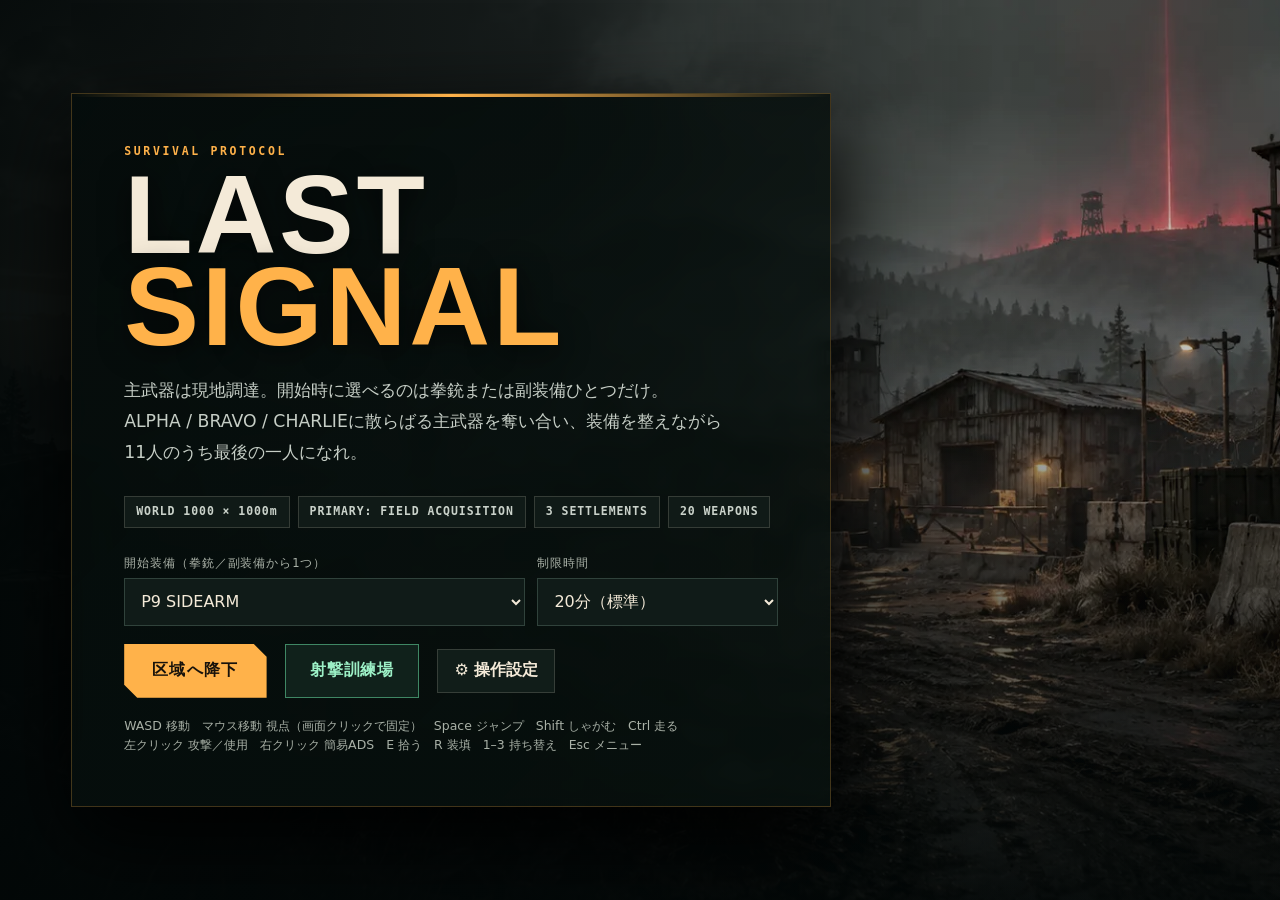
==== commit 5ae69559: "Add files via upload" ====
--- a/play/index.html
+++ b/play/index.html
@@ -14,15 +14,15 @@
 <canvas id="game" class="screen" aria-label="3Dゲーム画面"></canvas><div id="vignette"></div>
 <section id="start" class="overlay">
   <div class="menu">
-    <div class="eyebrow">OFFLINE SURVIVAL PROTOCOL</div>
+    <div class="eyebrow">SURVIVAL PROTOCOL</div>
     <h1 class="title">LAST <span>SIGNAL</span></h1>
     <p class="lead">主武器は現地調達。開始時に選べるのは拳銃または副装備ひとつだけ。ALPHA / BRAVO / CHARLIEに散らばる主武器を奪い合い、装備を整えながら11人のうち最後の一人になれ。</p>
     <div class="specs"><div class="spec">WORLD 1000 × 1000m</div><div class="spec">PRIMARY: FIELD ACQUISITION</div><div class="spec">3 SETTLEMENTS</div><div class="spec">20 WEAPONS</div></div>
     <div class="loadout">
       <div class="field"><label for="sidearmSelect">開始装備（拳銃／副装備から1つ）</label><select id="sidearmSelect"></select></div>
-      <div class="field"><label for="durationSelect">制限時間</label><select id="durationSelect"><option value="1200">20分（標準）</option><option value="900">15分</option><option value="600">10分</option><option value="180">3分（動作確認）</option></select></div>
+      <div class="field"><label for="durationSelect">制限時間</label><select id="durationSelect"><option value="1200">20分（標準）</option><option value="900">15分</option><option value="600">10分</option><option value="180">3分（短期戦）</option></select></div>
     </div>
-    <div class="startRow"><small id="sharedLearningStatus" aria-live="polite"></small><button id="startBtn" class="primary">区域へ降下</button><button id="trainingBtn" class="rangeBtn">射撃訓練場</button><button id="openSettingsStart" class="inputSettingsBtn">⚙ 操作設定</button><div class="controlsNote desktopOnly">WASD 移動　マウス移動 視点（画面クリックで固定）　Space ジャンプ　Shift しゃがむ　Ctrl 走る<br>左クリック 攻撃／使用　右クリック 簡易ADS　E 拾う　R 装填　1–3 持ち替え　Esc メニュー</div></div>
+    <div class="startRow"><button id="startBtn" class="primary">区域へ降下</button><button id="trainingBtn" class="rangeBtn">射撃訓練場</button><button id="openSettingsStart" class="inputSettingsBtn">⚙ 操作設定</button><div class="controlsNote desktopOnly">WASD 移動　マウス移動 視点（画面クリックで固定）　Space ジャンプ　Shift しゃがむ　Ctrl 走る<br>左クリック 攻撃／使用　右クリック 簡易ADS　E 拾う　R 装填　1–3 持ち替え　Esc メニュー</div></div>
     
   </div>
 </section>
@@ -63,8 +63,13 @@
 <div class="inputTest"><div class="eyebrow">LIVE INPUT TEST</div><div class="inputTestGrid"><div class="testCell"><b>DEVICE</b><span id="testDevice">-</span></div><div class="testCell"><b>EVENT</b><span id="testEvent">-</span></div><div class="testCell"><b>LOCK</b><span id="testLock">OFF</span></div><div class="testCell"><b>ΔX</b><span id="testDX">0</span></div><div class="testCell"><b>ΔY</b><span id="testDY">0</span></div><div class="testCell"><b>MODE</b><span id="testMode">AUTO</span></div><div class="testCell"><b>EDGE</b><span id="testEdge">OFF</span></div></div><div class="settingsHint">ここでマウスを左右・上下に動かしてください。Android外付けマウスでは DEVICE が mouse、ΔX / ΔY が変化すれば入力を拾えています。</div></div>
 <div class="settingsActions"><button id="saveSettings" class="primary">設定を保存</button><button id="resetSettings" class="closeBtn">初期値へ戻す</button></div><div id="settingsStatus" class="settingsStatus"></div></div></section>
 <section id="developerLab" class="overlay hidden" aria-label="開発者モード"><div class="panel developerPanel"><div class="panelHead"><h2>DEVELOPER LAB / 開発者モード</h2><button id="closeDeveloperLab" type="button" class="closeBtn">タイトルへ戻る</button></div><div class="eyebrow">MATCH RESEARCH</div><p class="devNotice">この画面はタイトルからのみ開けます。AI連続試合ではプレイヤーが開始直後に退場し、AIのみの試合と学習を指定回数実行します。</p><div class="batchLabInner"><label for="batchMatchCount">AI連続試合数（1〜200）</label><div class="batchLabActions"><input id="batchMatchCount" type="number" min="1" max="200" step="1" value="20" inputmode="numeric"><button id="batchStartBtn" type="button" class="rangeBtn">AI連続試合を開始</button></div><div id="batchHint" class="settingsHint">実行中は試合ごとに学習結果が保存されます。途中停止は現在の試合終了後に反映されます。</div></div></div></section>
-<section id="resolution" class="overlay hidden" aria-live="polite"><div class="menu" style="max-width:420px"><div class="eyebrow">LAST SIGNAL</div><h2 class="title" style="font-size:clamp(22px,4vw,34px)">戦闘を処理中</h2><p style="font-size:13px;opacity:.8">残存AIの戦闘と学習を計算しています</p><div style="height:9px;border-radius:8px;background:#34434a;overflow:hidden;margin:18px 0 9px"><div id="resolutionProgress" style="height:100%;width:0%;background:#83bcb0;transition:width .1s linear"></div></div><div id="resolutionLabel" style="font-size:13px">0%</div><div id="batchProgressText" class="batchProgressText hidden"></div><button id="batchStopBtn" type="button" class="closeBtn hidden" style="margin-top:16px">今回の試合後に停止</button></div></section>
-<section id="result" class="overlay hidden"><div class="menu"><div id="resultEyebrow" class="eyebrow"></div><h2 id="resultTitle" class="title"></h2><div id="resultRank" class="resultRank"></div><div id="resultSub" class="resultSub"></div><div id="sharedLearningResult" aria-live="polite"></div><button id="restartBtn" class="primary">もう一度</button></div></section>
+<section id="resolution" class="overlay hidden" aria-live="polite"><div class="menu" style="max-width:420px"><div class="eyebrow">LAST SIGNAL</div><h2 class="title" style="font-size:clamp(22px,4vw,34px)">区域内で戦闘継続中</h2><p style="font-size:13px;opacity:.8">区域内に残った生存者が戦闘を続けている。</p><div style="height:9px;border-radius:8px;background:#34434a;overflow:hidden;margin:18px 0 9px"><div id="resolutionProgress" style="height:100%;width:0%;background:#83bcb0;transition:width .1s linear"></div></div><div id="resolutionLabel" style="font-size:13px">0%</div><div id="batchProgressText" class="batchProgressText hidden"></div><button id="batchStopBtn" type="button" class="closeBtn hidden" style="margin-top:16px">今回の試合後に停止</button></div></section>
+<section id="result" class="overlay hidden"><div class="menu"><div id="resultEyebrow" class="eyebrow"></div><h2 id="resultTitle" class="title"></h2><div id="resultRank" class="resultRank"></div><div id="resultSub" class="resultSub"></div><button id="restartBtn" class="primary">もう一度</button></div></section>
+<dialog id="missionTransition" aria-labelledby="missionTransitionTitle">
+  <div class="eyebrow">LAST SIGNAL</div>
+  <h2 id="missionTransitionTitle"></h2>
+  <progress aria-labelledby="missionTransitionTitle"></progress>
+</dialog>
 <div id="mobileControls"><div id="stick" class="stickZone"><div id="knob" class="stickKnob"></div></div><button id="touchFire" class="touchBtn fireBtn">USE</button><button id="touchJump" class="touchBtn jumpBtn">JUMP</button><button id="touchCrouch" class="touchBtn crouchBtn" type="button" aria-label="しゃがむ／立つ" aria-pressed="false">CROUCH</button><button id="touchReload" class="touchBtn reloadBtn">RELOAD</button><button id="touchSwap" class="touchBtn swapBtn">SWAP</button><button id="touchScope" class="touchBtn scopeBtn">AIM</button><button id="touchAssistToggle" class="touchBtn assistToggleBtn" type="button" aria-label="ADS照準補助を一時解除" aria-pressed="false">補助 OFF</button><button id="touchAction" class="touchBtn actionBtn">ACTION</button><button id="touchMenu" class="touchBtn menuBtn">MENU</button></div>
 <script src="../source/scripts/config.js"></script>
 <script src="../source/scripts/data.js"></script>
--- a/source/styles/game.css
+++ b/source/styles/game.css
@@ -165,3 +165,80 @@
 .devNotice{font-size:.85rem;line-height:1.75;color:var(--muted);margin:16px 0}
 .developerPanel .batchLabInner{border:1px solid var(--line);background:#0f1916;padding:16px}
 
+
+#missionTransition {
+  box-sizing: border-box;
+  width: min(420px, calc(100% - 36px));
+  padding: 28px;
+  border: 1px solid #55756b;
+  border-radius: 16px;
+  background: #111d19;
+  color: #f4ead8;
+}
+#missionTransition::backdrop { background: rgba(4, 9, 9, .86); }
+#missionTransition h2 { margin: 8px 0 18px; font-size: clamp(20px, 5vw, 30px); }
+#missionTransition progress { display: block; width: 100%; height: 12px; accent-color: #83bcb0; }
+
+/* Keep touch play within a stable viewport as the browser bars move. */
+@media (pointer: coarse), (max-width: 700px) {
+  html, body {
+    overflow: hidden;
+    overflow: clip;
+    overscroll-behavior: none;
+    touch-action: auto;
+  }
+
+  body {
+    position: fixed;
+    inset: 0 0 auto;
+    height: 100%;
+    height: 100svh;
+  }
+
+  :fullscreen > body {
+    height: 100%;
+  }
+
+  .screen, #vignette, .overlay, #hud, #damageFlash, #muzzle,
+  #scopeOverlay, #mobileControls, #bootSplash, .gunshotEdge, body::after {
+    position: absolute;
+  }
+
+  #game, #mobileControls {
+    touch-action: none;
+  }
+
+  .overlay {
+    grid-template-rows: minmax(0, 1fr);
+    padding: max(12px, env(safe-area-inset-top))
+      max(12px, env(safe-area-inset-right))
+      max(12px, env(safe-area-inset-bottom))
+      max(12px, env(safe-area-inset-left));
+    overflow: hidden;
+    overflow: clip;
+  }
+
+  .overlay > .menu, .overlay > .panel {
+    min-height: 0;
+    max-height: 100%;
+    overflow: auto;
+    overscroll-behavior: contain;
+    touch-action: pan-y;
+  }
+
+  select, input:not([type="range"]):not([type="checkbox"]) {
+    font-size: max(16px, 1em);
+  }
+}
+
+@media (pointer: coarse) and (max-height: 500px) and (orientation: landscape), (max-width: 700px) and (max-height: 500px) and (orientation: landscape) {
+  #start .menu { padding: 14px; }
+  #start .title { font-size: clamp(2rem, 12svh, 3.5rem); }
+  #start .lead { margin: 10px 0; line-height: 1.4; }
+  #start .specs { margin-bottom: 10px; gap: 4px; }
+  #start .spec { padding: 4px 6px; }
+  #start .loadout { grid-template-columns: 1fr 1fr; margin-bottom: 10px; }
+  #start .field select { height: 38px; }
+  #start .startRow { gap: 8px; }
+  #start .startRow button { min-height: 40px; height: auto; }
+}
